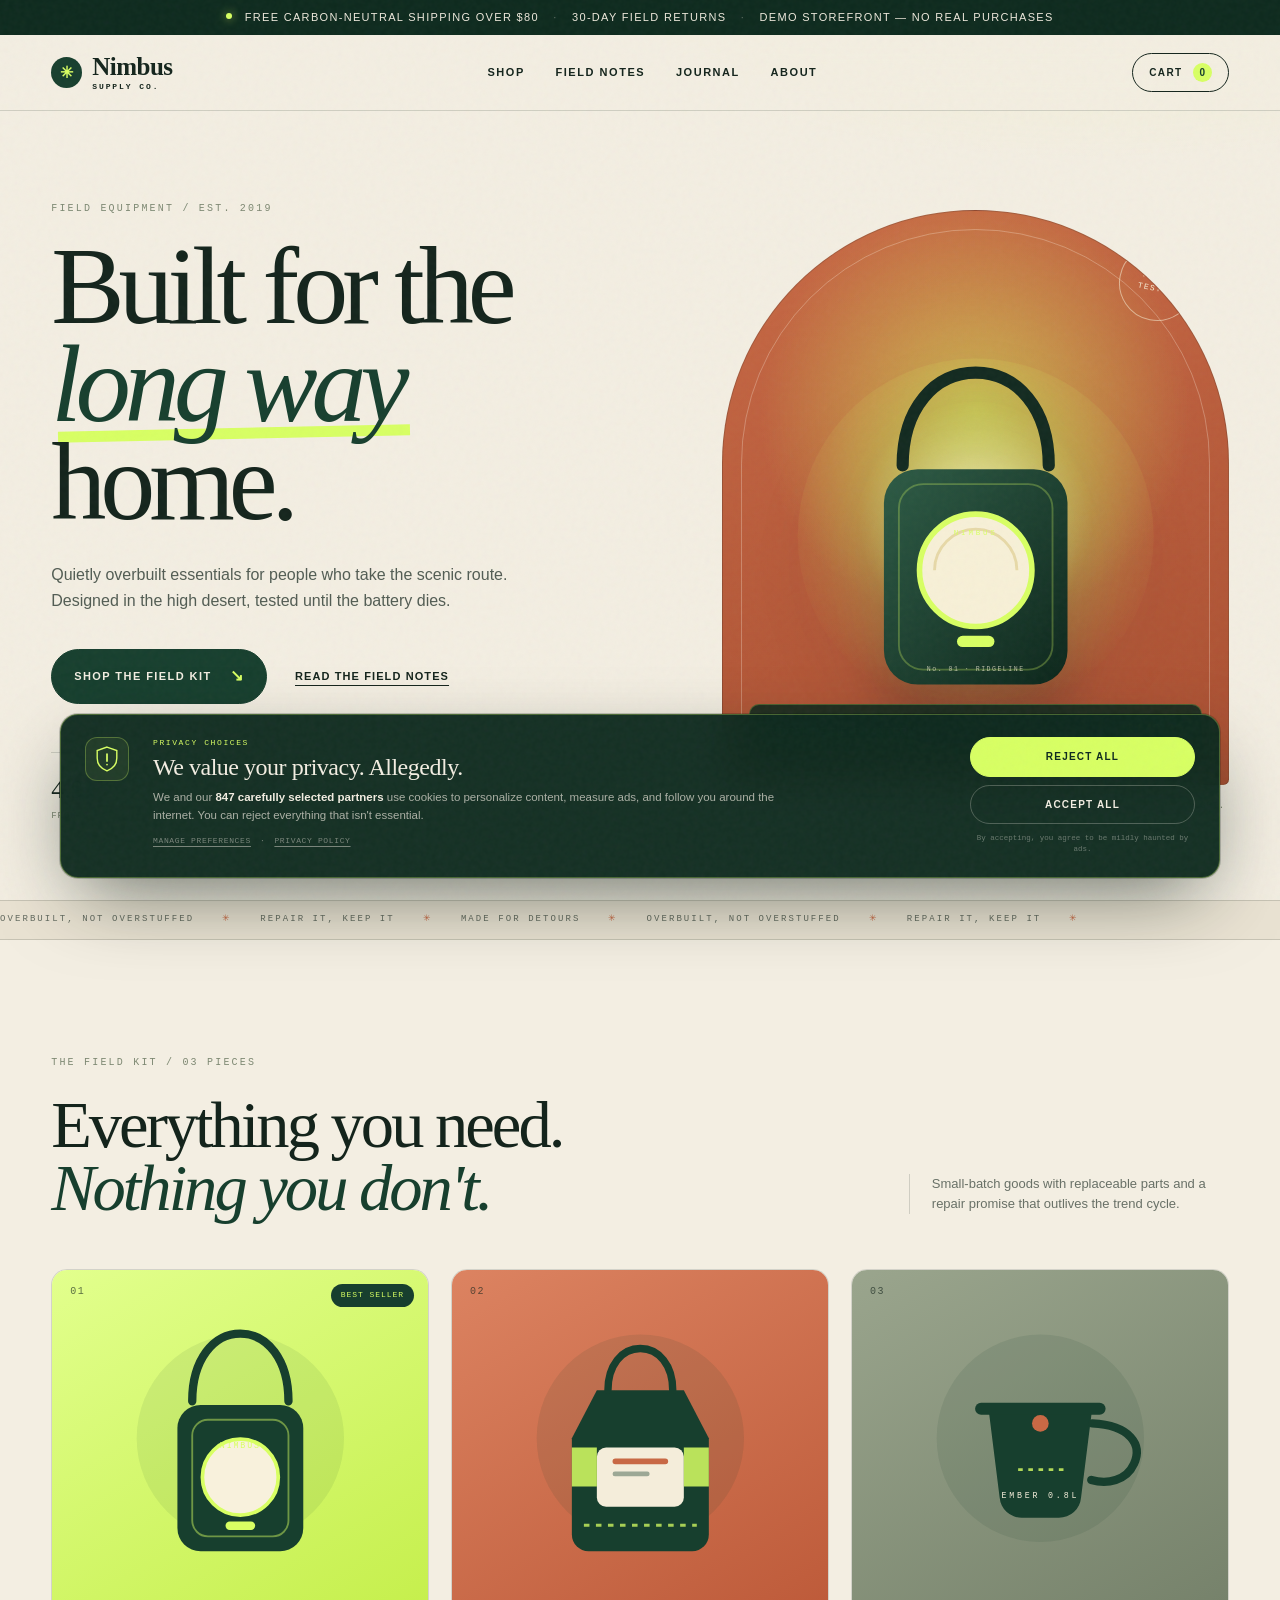
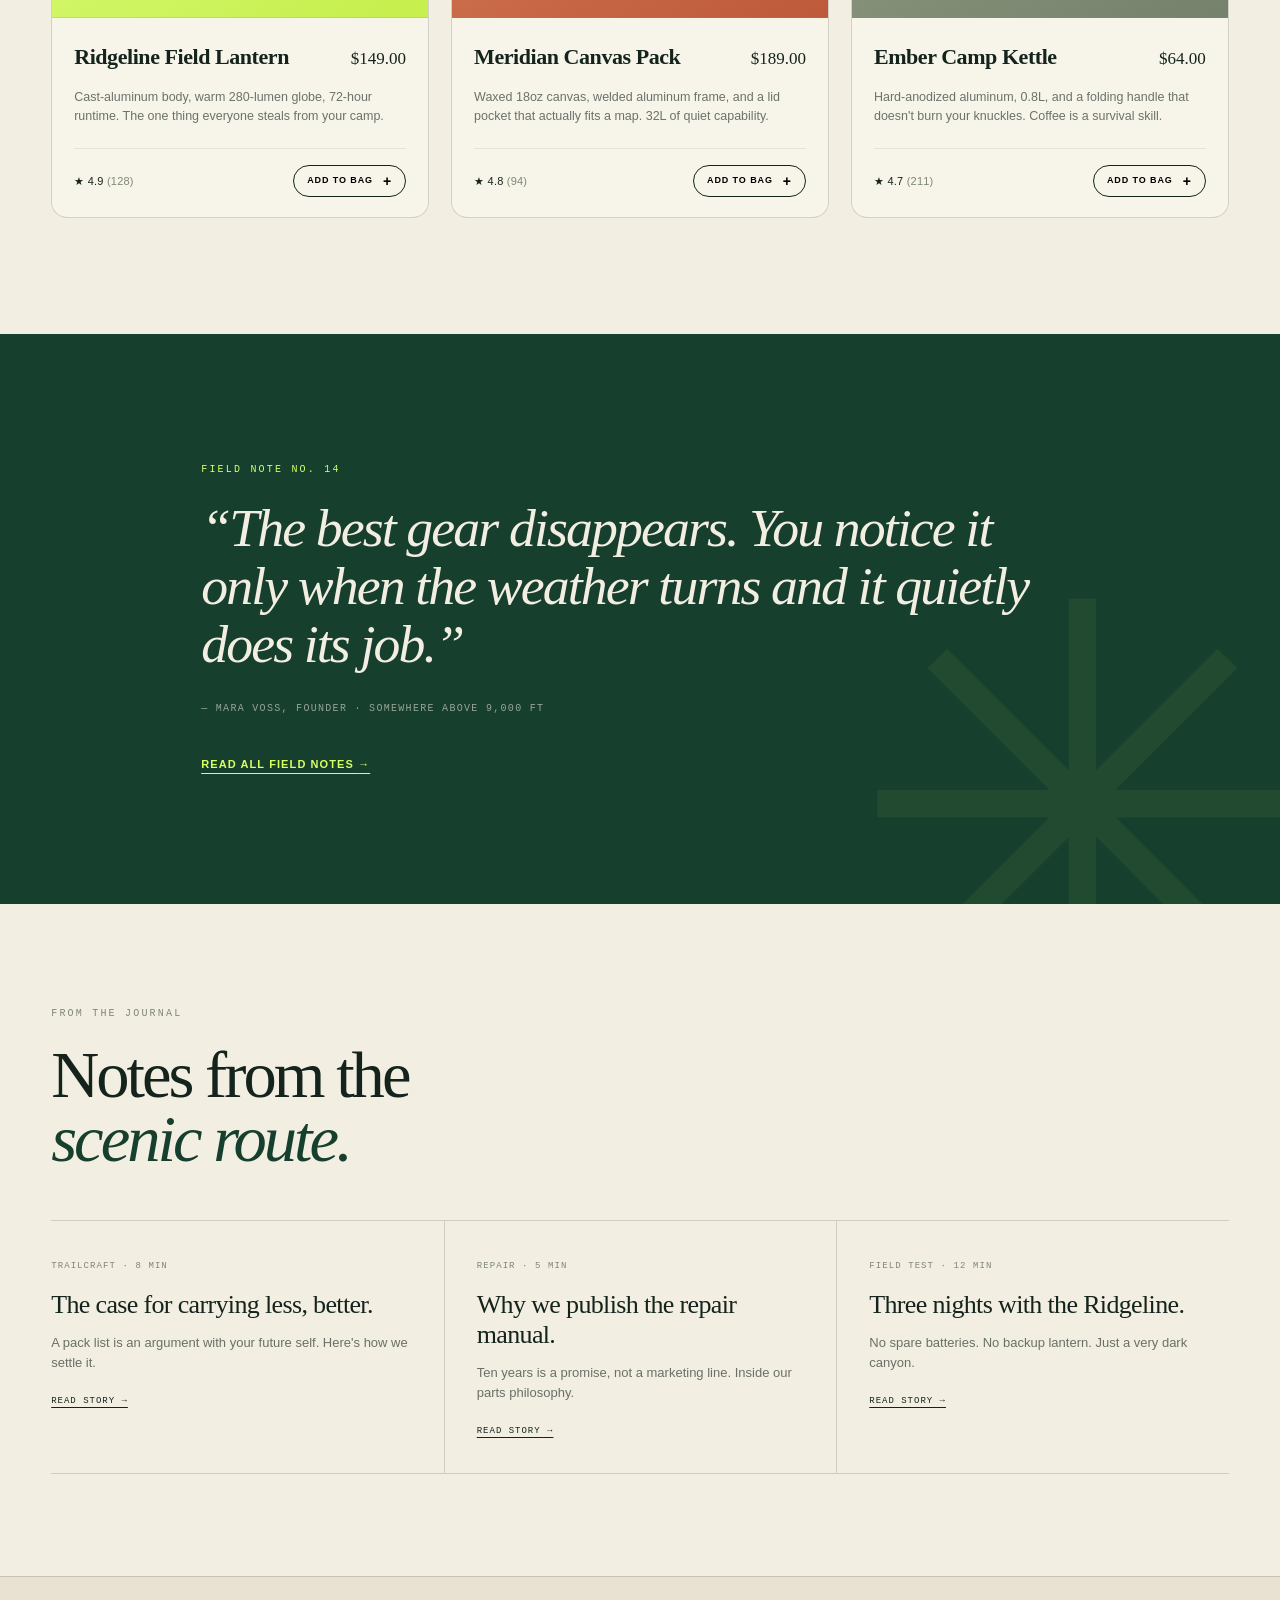
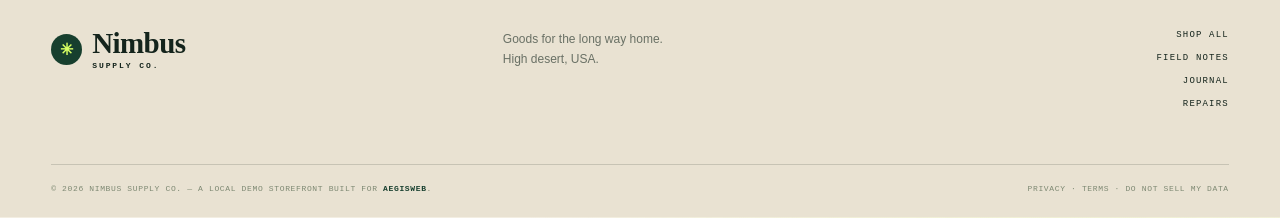
==== demo/shop/index.html @ 2c9d4edd "AegisWeb: local-first browser agent demo, dashboard, tests, AWS scaffold" ====
<!doctype html>
<html lang="en">
<head>
  <meta charset="utf-8">
  <meta name="viewport" content="width=device-width, initial-scale=1">
  <meta name="description" content="Nimbus Supply Co. — field-tested goods for the long way home. A local demo storefront for AegisWeb.">
  <title>Nimbus Supply Co. — Goods for the long way home</title>
  <link rel="icon" href="data:image/svg+xml,%3Csvg xmlns='http://www.w3.org/2000/svg' viewBox='0 0 64 64'%3E%3Crect width='64' height='64' rx='14' fill='%23173f2e'/%3E%3Cpath d='M20 40V26l12-8 12 8v14L32 48 20 40z' fill='none' stroke='%23d8ff63' stroke-width='3'/%3E%3C/svg%3E">
  <link rel="stylesheet" href="styles.css">
</head>
<body>
  <a class="skip-link" href="#catalog">Skip to catalog</a>

  <div class="announcement">
    <p><span class="dot"></span> Free carbon-neutral shipping over $80 <span class="sep">·</span> 30-day field returns <span class="sep">·</span> Demo storefront — no real purchases</p>
  </div>

  <header class="site-header">
    <a class="wordmark" href="#" aria-label="Nimbus Supply Co. home">
      <span class="wordmark-mark">✳</span>
      <span>Nimbus<em>Supply Co.</em></span>
    </a>
    <nav class="nav" aria-label="Primary">
      <a href="#catalog">Shop</a>
      <a href="#field-notes">Field notes</a>
      <a href="#journal">Journal</a>
      <a href="#footer">About</a>
    </nav>
    <div class="header-tools">
      <span class="privacy-pill" id="privacy-state" hidden><span></span> Essential only</span>
      <button class="cart-button" type="button" id="cart-button" aria-label="Open cart">
        Cart <span class="cart-count" id="cart-count">0</span>
      </button>
    </div>
  </header>

  <main>
    <section class="hero">
      <div class="hero-copy">
        <p class="eyebrow">Field equipment / Est. 2019</p>
        <h1>Built for the<br><em>long way</em> home.</h1>
        <p class="lede">Quietly overbuilt essentials for people who take the scenic route. Designed in the high desert, tested until the battery dies.</p>
        <div class="hero-actions">
          <a class="button button-dark" href="#catalog">Shop the field kit <span>↘</span></a>
          <a class="text-link" href="#field-notes">Read the field notes</a>
        </div>
        <dl class="hero-stats">
          <div><dt>4.9/5</dt><dd>from 1,284 trips</dd></div>
          <div><dt>10 yr</dt><dd>repair promise</dd></div>
          <div><dt>0</dt><dd>planned obsolescence</dd></div>
        </dl>
      </div>

      <div class="hero-visual" aria-label="Ridgeline Field Lantern illustration">
        <div class="hero-arch">
          <span class="stamp">FIELD<br>TESTED</span>
          <svg class="hero-lantern" viewBox="0 0 420 480" role="img" aria-label="A green field lantern with a warm globe">
            <defs>
              <radialGradient id="glow" cx="50%" cy="45%" r="55%">
                <stop offset="0%" stop-color="#fff8d9" stop-opacity=".95"/>
                <stop offset="60%" stop-color="#d8ff63" stop-opacity=".22"/>
                <stop offset="100%" stop-color="#d8ff63" stop-opacity="0"/>
              </radialGradient>
              <linearGradient id="metal" x1="0" y1="0" x2="1" y2="1">
                <stop offset="0" stop-color="#2d5b45"/>
                <stop offset="1" stop-color="#0d261b"/>
              </linearGradient>
            </defs>
            <circle cx="210" cy="228" r="190" fill="url(#glow)"/>
            <path d="M132 152c0-61 34-99 78-99s78 38 78 99" fill="none" stroke="#132a20" stroke-width="13" stroke-linecap="round"/>
            <rect x="112" y="156" width="196" height="230" rx="36" fill="url(#metal)"/>
            <rect x="128" y="172" width="164" height="198" rx="26" fill="none" stroke="#d8ff63" stroke-opacity=".28" stroke-width="2"/>
            <circle cx="210" cy="264" r="60" fill="#f7f0d7"/>
            <circle cx="210" cy="264" r="60" fill="none" stroke="#d8ff63" stroke-width="6"/>
            <path d="M166 264c0-24 20-44 44-44s44 20 44 44" fill="none" stroke="#e7d9a7" stroke-width="3"/>
            <rect x="190" y="334" width="40" height="12" rx="6" fill="#d8ff63"/>
            <text x="210" y="226" text-anchor="middle" class="svg-label">NIMBUS</text>
            <text x="210" y="372" text-anchor="middle" class="svg-small">No. 01 · RIDGELINE</text>
          </svg>
          <div class="hero-tag">
            <span>Ridgeline Field Lantern</span>
            <strong>$149.00</strong>
          </div>
        </div>
        <p class="visual-caption"><span>▲</span> 72-hour runtime. 280 lumens. One very good night.</p>
      </div>
    </section>

    <section class="marquee" aria-hidden="true">
      <div class="marquee-track">
        <span>OVERBUILT, NOT OVERSTUFFED</span><span>✳</span>
        <span>REPAIR IT, KEEP IT</span><span>✳</span>
        <span>MADE FOR DETOURS</span><span>✳</span>
        <span>OVERBUILT, NOT OVERSTUFFED</span><span>✳</span>
        <span>REPAIR IT, KEEP IT</span><span>✳</span>
      </div>
    </section>

    <section class="catalog" id="catalog">
      <div class="section-head">
        <div>
          <p class="eyebrow">The field kit / 03 pieces</p>
          <h2>Everything you need.<br><em>Nothing you don't.</em></h2>
        </div>
        <p class="section-note">Small-batch goods with replaceable parts and a repair promise that outlives the trend cycle.</p>
      </div>

      <div class="product-grid" data-aegis-catalog>
        <article class="product-card" data-aegis-first-product data-name="Ridgeline Field Lantern" data-price="149.00" data-sku="NB-001">
          <div class="product-media media-lime">
            <span class="product-index">01</span>
            <span class="badge">Best seller</span>
            <svg viewBox="0 0 320 300" role="img" aria-label="Ridgeline Field Lantern">
              <circle cx="160" cy="144" r="112" fill="#173f2e" opacity=".08"/>
              <path d="M108 104c0-45 23-73 52-73s52 28 52 73" fill="none" stroke="#173f2e" stroke-width="9" stroke-linecap="round"/>
              <rect x="92" y="108" width="136" height="158" rx="25" fill="#173f2e"/>
              <rect x="108" y="124" width="104" height="126" rx="17" fill="none" stroke="#d8ff63" stroke-opacity=".45" stroke-width="2"/>
              <circle cx="160" cy="186" r="41" fill="#f8f1dc"/>
              <circle cx="160" cy="186" r="41" fill="none" stroke="#d8ff63" stroke-width="4"/>
              <rect x="144" y="234" width="32" height="9" rx="4.5" fill="#d8ff63"/>
              <text x="160" y="155" text-anchor="middle" fill="#d8ff63" font-size="9" letter-spacing="2" font-family="monospace">NIMBUS</text>
            </svg>
          </div>
          <div class="product-info">
            <div class="product-title-row">
              <h3>Ridgeline Field Lantern</h3>
              <span class="price" data-aegis-price>$149.00</span>
            </div>
            <p>Cast-aluminum body, warm 280-lumen globe, 72-hour runtime. The one thing everyone steals from your camp.</p>
            <div class="product-meta">
              <span class="rating">★ 4.9 <span>(128)</span></span>
              <button class="add-button" type="button" data-add-to-bag data-product="Ridgeline Field Lantern">Add to bag <span>+</span></button>
            </div>
          </div>
        </article>

        <article class="product-card" data-product data-name="Meridian Canvas Pack" data-price="189.00" data-sku="NB-002">
          <div class="product-media media-clay">
            <span class="product-index">02</span>
            <svg viewBox="0 0 320 300" role="img" aria-label="Meridian Canvas Pack">
              <circle cx="160" cy="144" r="112" fill="#173f2e" opacity=".1"/>
              <path d="M113 92h94l27 52v104a18 18 0 0 1-18 18H104a18 18 0 0 1-18-18V144l27-52z" fill="#173f2e"/>
              <path d="M125 92c0-27 15-45 35-45s35 18 35 45" fill="none" stroke="#173f2e" stroke-width="8" stroke-linecap="round"/>
              <rect x="113" y="154" width="94" height="64" rx="10" fill="#f4edda"/>
              <rect x="130" y="166" width="60" height="6" rx="3" fill="#c86945"/>
              <rect x="130" y="180" width="40" height="5" rx="2.5" fill="#173f2e" opacity=".4"/>
              <path d="M86 154h27v42H86zM207 154h27v42h-27z" fill="#d8ff63" opacity=".85"/>
              <path d="M99 238h122" stroke="#d8ff63" stroke-width="3" stroke-dasharray="6 7" opacity=".75"/>
            </svg>
          </div>
          <div class="product-info">
            <div class="product-title-row">
              <h3>Meridian Canvas Pack</h3>
              <span class="price">$189.00</span>
            </div>
            <p>Waxed 18oz canvas, welded aluminum frame, and a lid pocket that actually fits a map. 32L of quiet capability.</p>
            <div class="product-meta">
              <span class="rating">★ 4.8 <span>(94)</span></span>
              <button class="add-button" type="button" data-add-to-bag data-product="Meridian Canvas Pack">Add to bag <span>+</span></button>
            </div>
          </div>
        </article>

        <article class="product-card" data-product data-name="Ember Camp Kettle" data-price="64.00" data-sku="NB-003">
          <div class="product-media media-moss">
            <span class="product-index">03</span>
            <svg viewBox="0 0 320 300" role="img" aria-label="Ember Camp Kettle">
              <circle cx="160" cy="144" r="112" fill="#173f2e" opacity=".1"/>
              <path d="M104 112h112l-12 96a24 24 0 0 1-24 22h-40a24 24 0 0 1-24-22l-12-96z" fill="#173f2e"/>
              <path d="M216 128c41 2 55 23 45 44-8 18-29 22-46 17" fill="none" stroke="#173f2e" stroke-width="9" stroke-linecap="round"/>
              <path d="M96 112h128" stroke="#173f2e" stroke-width="13" stroke-linecap="round"/>
              <path d="M136 178h50" stroke="#d8ff63" stroke-width="3" stroke-dasharray="5 6" opacity=".8"/>
              <text x="160" y="209" text-anchor="middle" fill="#f4edda" font-size="9" letter-spacing="3" font-family="monospace">EMBER 0.8L</text>
              <circle cx="160" cy="128" r="9" fill="#c86945"/>
            </svg>
          </div>
          <div class="product-info">
            <div class="product-title-row">
              <h3>Ember Camp Kettle</h3>
              <span class="price">$64.00</span>
            </div>
            <p>Hard-anodized aluminum, 0.8L, and a folding handle that doesn't burn your knuckles. Coffee is a survival skill.</p>
            <div class="product-meta">
              <span class="rating">★ 4.7 <span>(211)</span></span>
              <button class="add-button" type="button" data-add-to-bag data-product="Ember Camp Kettle">Add to bag <span>+</span></button>
            </div>
          </div>
        </article>
      </div>
    </section>

    <section class="field-note" id="field-notes">
      <div class="field-note-inner">
        <p class="eyebrow">Field note No. 14</p>
        <blockquote>“The best gear disappears. You notice it only when the weather turns and it quietly does its job.”</blockquote>
        <p class="attribution">— Mara Voss, founder · somewhere above 9,000 ft</p>
        <a class="text-link" href="#journal">Read all field notes <span>→</span></a>
      </div>
    </section>

    <section class="journal" id="journal">
      <div class="section-head">
        <div>
          <p class="eyebrow">From the journal</p>
          <h2>Notes from the<br><em>scenic route.</em></h2>
        </div>
      </div>
      <div class="journal-grid">
        <article>
          <p class="journal-meta">Trailcraft · 8 min</p>
          <h3>The case for carrying less, better.</h3>
          <p>A pack list is an argument with your future self. Here's how we settle it.</p>
          <a href="#journal">Read story →</a>
        </article>
        <article>
          <p class="journal-meta">Repair · 5 min</p>
          <h3>Why we publish the repair manual.</h3>
          <p>Ten years is a promise, not a marketing line. Inside our parts philosophy.</p>
          <a href="#journal">Read story →</a>
        </article>
        <article>
          <p class="journal-meta">Field test · 12 min</p>
          <h3>Three nights with the Ridgeline.</h3>
          <p>No spare batteries. No backup lantern. Just a very dark canyon.</p>
          <a href="#journal">Read story →</a>
        </article>
      </div>
    </section>
  </main>

  <footer class="footer" id="footer">
    <div class="footer-top">
      <a class="wordmark footer-mark" href="#">
        <span class="wordmark-mark">✳</span>
        <span>Nimbus<em>Supply Co.</em></span>
      </a>
      <p>Goods for the long way home.<br>High desert, USA.</p>
      <div class="footer-links">
        <a href="#catalog">Shop all</a>
        <a href="#field-notes">Field notes</a>
        <a href="#journal">Journal</a>
        <a href="#footer">Repairs</a>
      </div>
    </div>
    <div class="footer-bottom">
      <p>© 2026 Nimbus Supply Co. — A local demo storefront built for <strong>AegisWeb</strong>.</p>
      <p>Privacy · Terms · Do not sell my data</p>
    </div>
  </footer>

  <!-- Deliberately hostile (but local) consent experience for the agent demo. -->
  <section id="cookie-banner" class="cookie-banner" data-aegis-consent role="dialog" aria-modal="false" aria-labelledby="cookie-title" aria-describedby="cookie-copy">
    <div class="cookie-icon" aria-hidden="true">
      <svg viewBox="0 0 40 40"><path d="M20 3 34 8v11c0 9-6 15-14 18C12 34 6 28 6 19V8L20 3Z" fill="none" stroke="#d8ff63" stroke-width="2"/><path d="M20 13v10M20 28h.01" stroke="#d8ff63" stroke-width="2.5" stroke-linecap="round"/></svg>
    </div>
    <div class="cookie-copy-wrap">
      <p class="cookie-kicker">Privacy choices</p>
      <h2 id="cookie-title">We value your privacy. Allegedly.</h2>
      <p id="cookie-copy">We and our <strong>847 carefully selected partners</strong> use cookies to personalize content, measure ads, and follow you around the internet. You can reject everything that isn't essential.</p>
      <div class="cookie-links">
        <button type="button" class="link-button" data-manage>Manage preferences</button>
        <span>·</span>
        <a href="#footer">Privacy policy</a>
      </div>
    </div>
    <div class="cookie-actions">
      <button type="button" class="cookie-reject" id="reject-all" data-aegis-reject>Reject all</button>
      <button type="button" class="cookie-accept" id="accept-all">Accept all</button>
      <p class="cookie-fineprint">By accepting, you agree to be mildly haunted by ads.</p>
    </div>
  </section>

  <div class="toast" id="toast" role="status" aria-live="polite"></div>

  <script src="app.js"></script>
  <script src="track/heatmap.js" async></script>
  <script src="track/ads.js" async></script>
  <img src="track/pixel.gif" width="1" height="1" alt="" class="tracking-pixel">
</body>
</html>
---- demo/shop/styles.css ----
:root {
  --paper: #f3eee2;
  --paper-2: #e9e2d2;
  --paper-3: #fbf8f0;
  --ink: #14241c;
  --forest: #173f2e;
  --forest-deep: #0e2a1e;
  --lime: #d8ff63;
  --clay: #c86945;
  --moss: #7d8872;
  --line: rgba(20, 36, 28, 0.16);
  --line-soft: rgba(20, 36, 28, 0.08);
  --serif: "Iowan Old Style", "Palatino Linotype", Palatino, Georgia, "Times New Roman", serif;
  --sans: "Inter", "Segoe UI", -apple-system, BlinkMacSystemFont, Helvetica, Arial, sans-serif;
  --mono: "SFMono-Regular", "Cascadia Mono", Menlo, Consolas, monospace;
  --max: 1360px;
}

* { box-sizing: border-box; }

html { scroll-behavior: smooth; }

[hidden] { display: none !important; }

body {
  margin: 0;
  background:
    radial-gradient(1200px 600px at 85% -5%, rgba(216, 255, 99, 0.22), transparent 55%),
    var(--paper);
  color: var(--ink);
  font-family: var(--sans);
  font-size: 16px;
  line-height: 1.55;
  -webkit-font-smoothing: antialiased;
}

body::before {
  content: "";
  position: fixed;
  inset: 0;
  pointer-events: none;
  z-index: 2000;
  opacity: 0.22;
  background-image: url("data:image/svg+xml,%3Csvg viewBox='0 0 180 180' xmlns='http://www.w3.org/2000/svg'%3E%3Cfilter id='n'%3E%3CfeTurbulence type='fractalNoise' baseFrequency='.9' numOctaves='2' stitchTiles='stitch'/%3E%3C/filter%3E%3Crect width='100%25' height='100%25' filter='url(%23n)' opacity='.16'/%3E%3C/svg%3E");
}

a { color: inherit; }

button, input { font: inherit; }

button, a { -webkit-tap-highlight-color: transparent; }

::selection { background: var(--lime); color: var(--forest); }

:focus-visible {
  outline: 3px solid var(--clay);
  outline-offset: 3px;
}

.skip-link {
  position: absolute;
  left: 16px;
  top: -100px;
  z-index: 3000;
  background: var(--lime);
  color: var(--forest);
  padding: 10px 16px;
  border-radius: 8px;
  font-weight: 700;
}
.skip-link:focus { top: 16px; }

/* ---------- announcement + header ---------- */

.announcement {
  background: var(--forest-deep);
  color: #eee9dc;
  font-size: 11px;
  letter-spacing: 0.12em;
  text-transform: uppercase;
  padding: 9px 24px;
  text-align: center;
}
.announcement p { margin: 0; }
.announcement .dot {
  display: inline-block;
  width: 6px;
  height: 6px;
  margin-right: 8px;
  border-radius: 50%;
  background: var(--lime);
  vertical-align: 2px;
  box-shadow: 0 0 10px rgba(216, 255, 99, 0.7);
}
.announcement .sep { opacity: 0.35; margin: 0 10px; }

.site-header {
  position: sticky;
  top: 0;
  z-index: 100;
  display: flex;
  align-items: center;
  justify-content: space-between;
  gap: 32px;
  padding: 18px clamp(20px, 4vw, 56px);
  border-bottom: 1px solid var(--line);
  background: rgba(243, 238, 226, 0.88);
  backdrop-filter: blur(16px);
}

.wordmark {
  display: inline-flex;
  align-items: center;
  gap: 10px;
  text-decoration: none;
  font-family: var(--serif);
  font-size: 25px;
  font-weight: 600;
  letter-spacing: -0.02em;
  line-height: 1;
  white-space: nowrap;
}
.wordmark-mark {
  display: grid;
  place-items: center;
  width: 31px;
  height: 31px;
  border-radius: 50%;
  background: var(--forest);
  color: var(--lime);
  font-size: 16px;
}
.wordmark em {
  display: block;
  font-family: var(--mono);
  font-size: 8px;
  font-style: normal;
  letter-spacing: 0.24em;
  text-transform: uppercase;
  margin-top: 4px;
}

.nav { display: flex; align-items: center; gap: clamp(18px, 2.4vw, 38px); }
.nav a {
  text-decoration: none;
  font-size: 11px;
  font-weight: 650;
  letter-spacing: 0.14em;
  text-transform: uppercase;
  position: relative;
  padding: 6px 0;
}
.nav a::after {
  content: "";
  position: absolute;
  left: 0;
  right: 100%;
  bottom: 1px;
  height: 1.5px;
  background: var(--ink);
  transition: right 220ms ease;
}
.nav a:hover::after { right: 0; }

.header-tools { display: flex; align-items: center; gap: 16px; }

.privacy-pill {
  display: inline-flex;
  align-items: center;
  gap: 7px;
  border: 1px solid rgba(23, 63, 46, 0.25);
  background: rgba(216, 255, 99, 0.35);
  color: var(--forest);
  border-radius: 999px;
  padding: 5px 11px;
  font-family: var(--mono);
  font-size: 9px;
  letter-spacing: 0.1em;
  text-transform: uppercase;
  animation: badge-in 400ms ease both;
}
.privacy-pill span {
  width: 6px;
  height: 6px;
  border-radius: 50%;
  background: var(--forest);
}
@keyframes badge-in { from { opacity: 0; transform: scale(.9); } }

.cart-button {
  border: 1px solid var(--ink);
  background: transparent;
  color: var(--ink);
  border-radius: 999px;
  padding: 9px 16px;
  font-size: 10px;
  font-weight: 700;
  letter-spacing: 0.14em;
  text-transform: uppercase;
  cursor: pointer;
  transition: background 180ms ease, color 180ms ease;
}
.cart-button:hover { background: var(--ink); color: var(--paper); }
.cart-count {
  display: inline-grid;
  place-items: center;
  min-width: 19px;
  height: 19px;
  padding: 0 5px;
  margin-left: 6px;
  border-radius: 999px;
  background: var(--lime);
  color: var(--forest);
  font-size: 10px;
  letter-spacing: 0;
}

/* ---------- hero ---------- */

.hero {
  max-width: var(--max);
  margin: 0 auto;
  padding: clamp(44px, 7vw, 92px) clamp(20px, 4vw, 56px) clamp(50px, 6vw, 80px);
  display: grid;
  grid-template-columns: minmax(0, 1.08fr) minmax(360px, 0.92fr);
  gap: clamp(30px, 6vw, 90px);
  align-items: center;
}

.eyebrow {
  margin: 0 0 22px;
  font-family: var(--mono);
  font-size: 10px;
  letter-spacing: 0.22em;
  text-transform: uppercase;
  color: var(--moss);
}

.hero h1 {
  margin: 0;
  font-family: var(--serif);
  font-weight: 500;
  font-size: clamp(58px, 8.6vw, 118px);
  line-height: 0.89;
  letter-spacing: -0.055em;
}
.hero h1 em {
  font-style: italic;
  color: var(--forest);
  position: relative;
}
.hero h1 em::after {
  content: "";
  position: absolute;
  left: 2%;
  right: -2%;
  bottom: 5%;
  height: 9%;
  background: var(--lime);
  z-index: -1;
  transform: rotate(-1.2deg);
}

.lede {
  max-width: 520px;
  margin: 30px 0 0;
  font-size: 16px;
  line-height: 1.65;
  color: rgba(20, 36, 28, 0.72);
}

.hero-actions {
  display: flex;
  align-items: center;
  gap: 28px;
  margin-top: 34px;
  flex-wrap: wrap;
}

.button {
  display: inline-flex;
  align-items: center;
  gap: 18px;
  border: 1px solid var(--ink);
  border-radius: 999px;
  padding: 14px 22px;
  text-decoration: none;
  font-size: 11px;
  font-weight: 700;
  letter-spacing: 0.13em;
  text-transform: uppercase;
  transition: transform 180ms ease, background 180ms ease;
}
.button-dark { background: var(--forest); border-color: var(--forest); color: var(--paper); }
.button-dark:hover { background: var(--forest-deep); transform: translateY(-2px); }
.button span { color: var(--lime); font-size: 16px; }

.text-link {
  font-size: 11px;
  font-weight: 650;
  letter-spacing: 0.1em;
  text-transform: uppercase;
  text-underline-offset: 5px;
  text-decoration-thickness: 1px;
}

.hero-stats {
  display: flex;
  gap: 0;
  margin: 48px 0 0;
  padding-top: 24px;
  border-top: 1px solid var(--line);
  max-width: 560px;
}
.hero-stats div { flex: 1; padding-right: 22px; }
.hero-stats div + div { padding-left: 22px; border-left: 1px solid var(--line); }
.hero-stats dt { font-family: var(--serif); font-size: 26px; line-height: 1; }
.hero-stats dd {
  margin: 7px 0 0;
  font-family: var(--mono);
  font-size: 9px;
  letter-spacing: 0.11em;
  text-transform: uppercase;
  color: var(--moss);
}

.hero-visual { position: relative; }
.hero-arch {
  position: relative;
  aspect-ratio: 0.88;
  max-height: 610px;
  border-radius: 999px 999px 22px 22px;
  background:
    radial-gradient(circle at 50% 35%, rgba(216, 255, 99, 0.55), transparent 48%),
    linear-gradient(165deg, var(--clay), #a94f31);
  overflow: hidden;
  border: 1px solid rgba(20, 36, 28, 0.18);
}
.hero-arch::before {
  content: "";
  position: absolute;
  inset: 18px;
  border: 1px solid rgba(255, 248, 232, 0.28);
  border-radius: inherit;
}
.hero-lantern {
  position: absolute;
  width: 78%;
  left: 11%;
  bottom: 2%;
  filter: drop-shadow(0 34px 28px rgba(20, 36, 28, 0.28));
}
.svg-label { font-family: var(--mono); font-size: 8px; letter-spacing: 3px; fill: #d8ff63; }
.svg-small { font-family: var(--mono); font-size: 7px; letter-spacing: 1.6px; fill: rgba(247, 240, 215, 0.7); }

.stamp {
  position: absolute;
  top: 34px;
  right: 33px;
  z-index: 1;
  display: grid;
  place-items: center;
  width: 76px;
  height: 76px;
  border: 1.5px solid rgba(247, 240, 215, 0.55);
  border-radius: 50%;
  color: #f7f0d7;
  font-family: var(--mono);
  font-size: 8px;
  letter-spacing: 0.16em;
  line-height: 1.5;
  text-align: center;
  transform: rotate(11deg);
}

.hero-tag {
  position: absolute;
  left: 26px;
  bottom: 24px;
  right: 26px;
  display: flex;
  justify-content: space-between;
  align-items: center;
  gap: 12px;
  background: rgba(14, 42, 30, 0.88);
  color: var(--paper-3);
  backdrop-filter: blur(10px);
  border: 1px solid rgba(216, 255, 99, 0.25);
  border-radius: 10px;
  padding: 13px 17px;
  font-size: 10px;
  letter-spacing: 0.06em;
  text-transform: uppercase;
}
.hero-tag strong { color: var(--lime); font-family: var(--serif); font-size: 18px; letter-spacing: 0; }
.visual-caption {
  margin: 15px 4px 0;
  text-align: right;
  font-family: var(--mono);
  font-size: 9px;
  letter-spacing: 0.08em;
  text-transform: uppercase;
  color: var(--moss);
}
.visual-caption span { color: var(--clay); margin-right: 6px; }

/* ---------- marquee ---------- */

.marquee {
  border-top: 1px solid var(--line);
  border-bottom: 1px solid var(--line);
  background: var(--paper-2);
  overflow: hidden;
  padding: 12px 0;
}
.marquee-track {
  display: flex;
  gap: 28px;
  width: max-content;
  animation: marquee 32s linear infinite;
  font-family: var(--mono);
  font-size: 9px;
  letter-spacing: 0.23em;
  white-space: nowrap;
  color: rgba(20, 36, 28, 0.62);
}
.marquee-track span:nth-child(even) { color: var(--clay); }
@keyframes marquee { to { transform: translateX(-50%); } }

/* ---------- catalog ---------- */

.catalog {
  max-width: var(--max);
  margin: 0 auto;
  padding: clamp(60px, 9vw, 120px) clamp(20px, 4vw, 56px);
}

.section-head {
  display: flex;
  justify-content: space-between;
  align-items: flex-end;
  gap: 48px;
  margin-bottom: 50px;
}
.section-head h2 {
  margin: 0;
  font-family: var(--serif);
  font-weight: 500;
  font-size: clamp(42px, 5.2vw, 74px);
  line-height: 0.95;
  letter-spacing: -0.045em;
}
.section-head h2 em { font-style: italic; color: var(--forest); }
.section-note {
  max-width: 320px;
  margin: 0 0 5px;
  font-size: 13px;
  color: rgba(20, 36, 28, 0.62);
  border-left: 1px solid var(--line);
  padding-left: 22px;
}

.product-grid {
  display: grid;
  grid-template-columns: repeat(3, 1fr);
  gap: 22px;
}

.product-card {
  display: flex;
  flex-direction: column;
  border: 1px solid var(--line);
  border-radius: 16px;
  background: rgba(251, 248, 240, 0.6);
  overflow: hidden;
  transition: transform 260ms cubic-bezier(.2,.8,.2,1), box-shadow 260ms ease;
}
.product-card:hover {
  transform: translateY(-5px);
  box-shadow: 0 26px 50px -30px rgba(20, 36, 28, 0.42);
}

.product-media {
  position: relative;
  aspect-ratio: 1.08;
  display: grid;
  place-items: center;
  overflow: hidden;
  border-bottom: 1px solid var(--line);
}
.product-media svg { width: 80%; height: 80%; transition: transform 500ms cubic-bezier(.2,.8,.2,1); }
.product-card:hover .product-media svg { transform: scale(1.045) rotate(-1deg); }
.media-lime { background: linear-gradient(150deg, #e2ff8d, #c5ef4b); }
.media-clay { background: linear-gradient(150deg, #dc8361, #bd5a39); }
.media-moss { background: linear-gradient(150deg, #9aa58d, #75816a); }

.product-index {
  position: absolute;
  left: 18px;
  top: 14px;
  font-family: var(--mono);
  font-size: 10px;
  letter-spacing: 0.15em;
  opacity: 0.65;
}
.badge {
  position: absolute;
  right: 14px;
  top: 14px;
  border-radius: 999px;
  background: var(--forest);
  color: var(--lime);
  padding: 5px 10px;
  font-family: var(--mono);
  font-size: 8px;
  letter-spacing: 0.12em;
  text-transform: uppercase;
}

.product-info { padding: 22px 22px 20px; display: flex; flex-direction: column; flex: 1; }
.product-title-row { display: flex; align-items: baseline; justify-content: space-between; gap: 14px; }
.product-info h3 {
  margin: 0;
  font-family: var(--serif);
  font-size: 22px;
  font-weight: 550;
  letter-spacing: -0.02em;
}
.price { font-family: var(--serif); font-size: 17px; white-space: nowrap; }
.product-info > p {
  margin: 13px 0 22px;
  font-size: 12.5px;
  line-height: 1.55;
  color: rgba(20, 36, 28, 0.62);
  flex: 1;
}
.product-meta {
  display: flex;
  justify-content: space-between;
  align-items: center;
  padding-top: 16px;
  border-top: 1px solid var(--line-soft);
}
.rating { font-size: 11px; letter-spacing: 0.02em; }
.rating span { color: var(--moss); }
.add-button {
  display: inline-flex;
  align-items: center;
  gap: 10px;
  border: 1px solid var(--ink);
  border-radius: 999px;
  background: transparent;
  padding: 8px 13px;
  font-size: 9px;
  font-weight: 700;
  letter-spacing: 0.1em;
  text-transform: uppercase;
  cursor: pointer;
  transition: background 160ms ease, color 160ms ease;
}
.add-button span { font-size: 14px; line-height: 1; }
.add-button:hover { background: var(--ink); color: var(--paper); }

/* ---------- editorial ---------- */

.field-note {
  background: var(--forest);
  color: var(--paper);
  position: relative;
  overflow: hidden;
}
.field-note::after {
  content: "✳";
  position: absolute;
  right: -3vw;
  bottom: -15vw;
  font-size: 44vw;
  line-height: 1;
  color: rgba(216, 255, 99, 0.055);
  pointer-events: none;
}
.field-note-inner {
  max-width: 980px;
  margin: 0 auto;
  padding: clamp(64px, 10vw, 130px) clamp(20px, 4vw, 56px);
  position: relative;
  z-index: 1;
}
.field-note .eyebrow { color: var(--lime); }
.field-note blockquote {
  margin: 0;
  font-family: var(--serif);
  font-size: clamp(30px, 4.2vw, 58px);
  line-height: 1.08;
  letter-spacing: -0.035em;
  font-style: italic;
}
.attribution {
  margin: 28px 0 34px;
  font-family: var(--mono);
  font-size: 10px;
  letter-spacing: 0.13em;
  text-transform: uppercase;
  color: rgba(243, 238, 226, 0.58);
}
.field-note .text-link { color: var(--lime); }

.journal {
  max-width: var(--max);
  margin: 0 auto;
  padding: clamp(60px, 8vw, 110px) clamp(20px, 4vw, 56px);
}
.journal-grid {
  display: grid;
  grid-template-columns: repeat(3, 1fr);
  border-top: 1px solid var(--line);
}
.journal-grid article {
  padding: 30px 32px 32px 0;
  border-bottom: 1px solid var(--line);
}
.journal-grid article + article { padding-left: 32px; border-left: 1px solid var(--line); }
.journal-meta {
  font-family: var(--mono);
  font-size: 9px;
  letter-spacing: 0.12em;
  text-transform: uppercase;
  color: var(--moss);
}
.journal-grid h3 { font-family: var(--serif); font-size: 26px; font-weight: 500; line-height: 1.15; margin: 16px 0 12px; letter-spacing: -0.025em; }
.journal-grid p:not(.journal-meta) { font-size: 13px; color: rgba(20, 36, 28, 0.62); }
.journal-grid a { font-family: var(--mono); font-size: 9px; letter-spacing: 0.11em; text-transform: uppercase; text-underline-offset: 4px; }

/* ---------- footer ---------- */

.footer { background: var(--paper-2); border-top: 1px solid var(--line); padding: 0 clamp(20px, 4vw, 56px); }
.footer-top {
  max-width: var(--max);
  margin: 0 auto;
  padding: 52px 0;
  display: grid;
  grid-template-columns: 1.2fr 1fr 1fr;
  gap: 40px;
  align-items: start;
}
.footer-top p { margin: 0; font-size: 12px; color: rgba(20, 36, 28, 0.6); line-height: 1.7; }
.footer-mark { font-size: 29px; }
.footer-links { display: flex; flex-direction: column; gap: 9px; align-items: flex-end; }
.footer-links a { font-family: var(--mono); font-size: 9px; letter-spacing: 0.13em; text-transform: uppercase; text-decoration: none; }
.footer-links a:hover { text-decoration: underline; text-underline-offset: 4px; }
.footer-bottom {
  max-width: var(--max);
  margin: 0 auto;
  padding: 18px 0 22px;
  border-top: 1px solid var(--line);
  display: flex;
  justify-content: space-between;
  gap: 20px;
  font-family: var(--mono);
  font-size: 8px;
  letter-spacing: 0.08em;
  text-transform: uppercase;
  color: var(--moss);
}
.footer-bottom p { margin: 0; }
.footer-bottom strong { color: var(--forest); }

/* ---------- cookie banner ---------- */

.cookie-banner {
  position: fixed;
  z-index: 1500;
  left: 50%;
  bottom: 22px;
  transform: translateX(-50%);
  width: min(1160px, calc(100vw - 40px));
  display: grid;
  grid-template-columns: 46px minmax(0, 1fr) 225px;
  gap: 22px;
  align-items: start;
  padding: 22px 24px;
  border-radius: 18px;
  border: 1px solid rgba(216, 255, 99, 0.28);
  background: rgba(14, 42, 30, 0.97);
  color: #f3eee2;
  box-shadow: 0 28px 80px -20px rgba(8, 22, 15, 0.62), 0 0 0 1px rgba(8, 22, 15, 0.2);
  backdrop-filter: blur(18px);
  transition: transform 420ms cubic-bezier(.3,.9,.3,1), opacity 300ms ease;
}
.cookie-banner.is-hidden {
  transform: translate(-50%, calc(100% + 50px));
  opacity: 0;
  pointer-events: none;
}
.cookie-icon {
  display: grid;
  place-items: center;
  width: 44px;
  height: 44px;
  border: 1px solid rgba(216, 255, 99, 0.28);
  border-radius: 12px;
  background: rgba(216, 255, 99, 0.06);
}
.cookie-icon svg { width: 28px; height: 28px; }
.cookie-kicker {
  margin: 0 0 4px;
  color: var(--lime);
  font-family: var(--mono);
  font-size: 8px;
  letter-spacing: 0.2em;
  text-transform: uppercase;
}
.cookie-copy-wrap h2 {
  margin: 0;
  font-family: var(--serif);
  font-size: 24px;
  line-height: 1.1;
  font-weight: 500;
  letter-spacing: -0.02em;
}
.cookie-copy-wrap > p:not(.cookie-kicker) {
  margin: 9px 0 0;
  max-width: 650px;
  color: rgba(243, 238, 226, 0.68);
  font-size: 11.5px;
  line-height: 1.55;
}
.cookie-copy-wrap strong { color: #f3eee2; font-weight: 600; }
.cookie-links {
  display: flex;
  align-items: center;
  gap: 9px;
  margin-top: 10px;
  font-family: var(--mono);
  font-size: 8px;
  letter-spacing: 0.08em;
  text-transform: uppercase;
  color: rgba(243, 238, 226, 0.45);
}
.cookie-links a { color: inherit; text-underline-offset: 3px; }
.link-button {
  border: 0;
  padding: 0;
  background: none;
  color: inherit;
  font: inherit;
  cursor: pointer;
  text-decoration: underline;
  text-underline-offset: 3px;
  text-transform: inherit;
  letter-spacing: inherit;
}
.cookie-actions { display: flex; flex-direction: column; gap: 8px; }
.cookie-reject, .cookie-accept {
  border-radius: 999px;
  padding: 11px 18px;
  font-size: 10px;
  font-weight: 750;
  letter-spacing: 0.12em;
  text-transform: uppercase;
  cursor: pointer;
  transition: transform 160ms ease, background 160ms ease;
}
.cookie-reject { border: 1px solid var(--lime); background: var(--lime); color: var(--forest-deep); }
.cookie-reject:hover { transform: translateY(-1px); background: #e6ff94; }
.cookie-accept { border: 1px solid rgba(243, 238, 226, 0.26); background: transparent; color: #f3eee2; }
.cookie-accept:hover { background: rgba(243, 238, 226, 0.08); }
.cookie-fineprint {
  margin: 1px 4px 0;
  font-family: var(--mono);
  font-size: 7.5px;
  line-height: 1.45;
  color: rgba(243, 238, 226, 0.38);
  text-align: center;
}

/* ---------- toast ---------- */

.toast {
  position: fixed;
  z-index: 1600;
  right: 24px;
  top: 92px;
  max-width: 350px;
  transform: translateY(-14px);
  opacity: 0;
  pointer-events: none;
  background: var(--forest);
  color: var(--paper);
  border: 1px solid rgba(216, 255, 99, 0.3);
  border-radius: 10px;
  padding: 12px 16px;
  font-size: 11px;
  line-height: 1.5;
  box-shadow: 0 18px 40px -20px rgba(8, 22, 15, 0.6);
  transition: opacity 220ms ease, transform 220ms ease;
}
.toast.is-visible { opacity: 1; transform: none; }

.tracking-pixel { position: absolute; opacity: 0; pointer-events: none; }

/* ---------- responsive ---------- */

@media (max-width: 1080px) {
  .nav { display: none; }
  .hero { grid-template-columns: 1fr 0.82fr; gap: 34px; }
  .product-grid { grid-template-columns: 1fr 1fr; }
  .product-card:last-child { grid-column: span 2; display: grid; grid-template-columns: 1fr 1fr; }
  .product-card:last-child .product-media { border-bottom: 0; border-right: 1px solid var(--line); aspect-ratio: auto; }
  .cookie-banner { grid-template-columns: 42px 1fr; }
  .cookie-actions { grid-column: 2; flex-direction: row; flex-wrap: wrap; align-items: center; }
  .cookie-fineprint { width: 100%; text-align: left; }
}

@media (max-width: 800px) {
  .hero { grid-template-columns: 1fr; }
  .hero-visual { max-width: 520px; }
  .hero h1 { font-size: clamp(54px, 14vw, 92px); }
  .section-head { flex-direction: column; align-items: flex-start; gap: 22px; }
  .section-note { max-width: 460px; }
  .product-grid { grid-template-columns: 1fr; }
  .product-card:last-child { grid-column: auto; display: flex; }
  .product-card:last-child .product-media { border-right: 0; border-bottom: 1px solid var(--line); aspect-ratio: 1.08; }
  .journal-grid { grid-template-columns: 1fr; }
  .journal-grid article, .journal-grid article + article { padding: 26px 0; border-left: 0; }
  .footer-top { grid-template-columns: 1fr; }
  .footer-links { align-items: flex-start; }
  .footer-bottom { flex-direction: column; gap: 8px; }
  .cookie-banner { grid-template-columns: 1fr; gap: 15px; padding: 19px; width: calc(100vw - 24px); bottom: 12px; }
  .cookie-icon { display: none; }
  .cookie-actions { grid-column: auto; flex-direction: column; }
  .cookie-reject, .cookie-accept { width: 100%; }
  .announcement { font-size: 8px; letter-spacing: 0.08em; }
  .announcement .sep { margin: 0 4px; }
  .hero-stats { gap: 0; }
  .hero-stats dt { font-size: 21px; }
  .hero-stats dd { font-size: 7.5px; }
}

@media (prefers-reduced-motion: reduce) {
  html { scroll-behavior: auto; }
  *, *::before, *::after { animation-duration: 0.001ms !important; transition-duration: 0.001ms !important; }
}
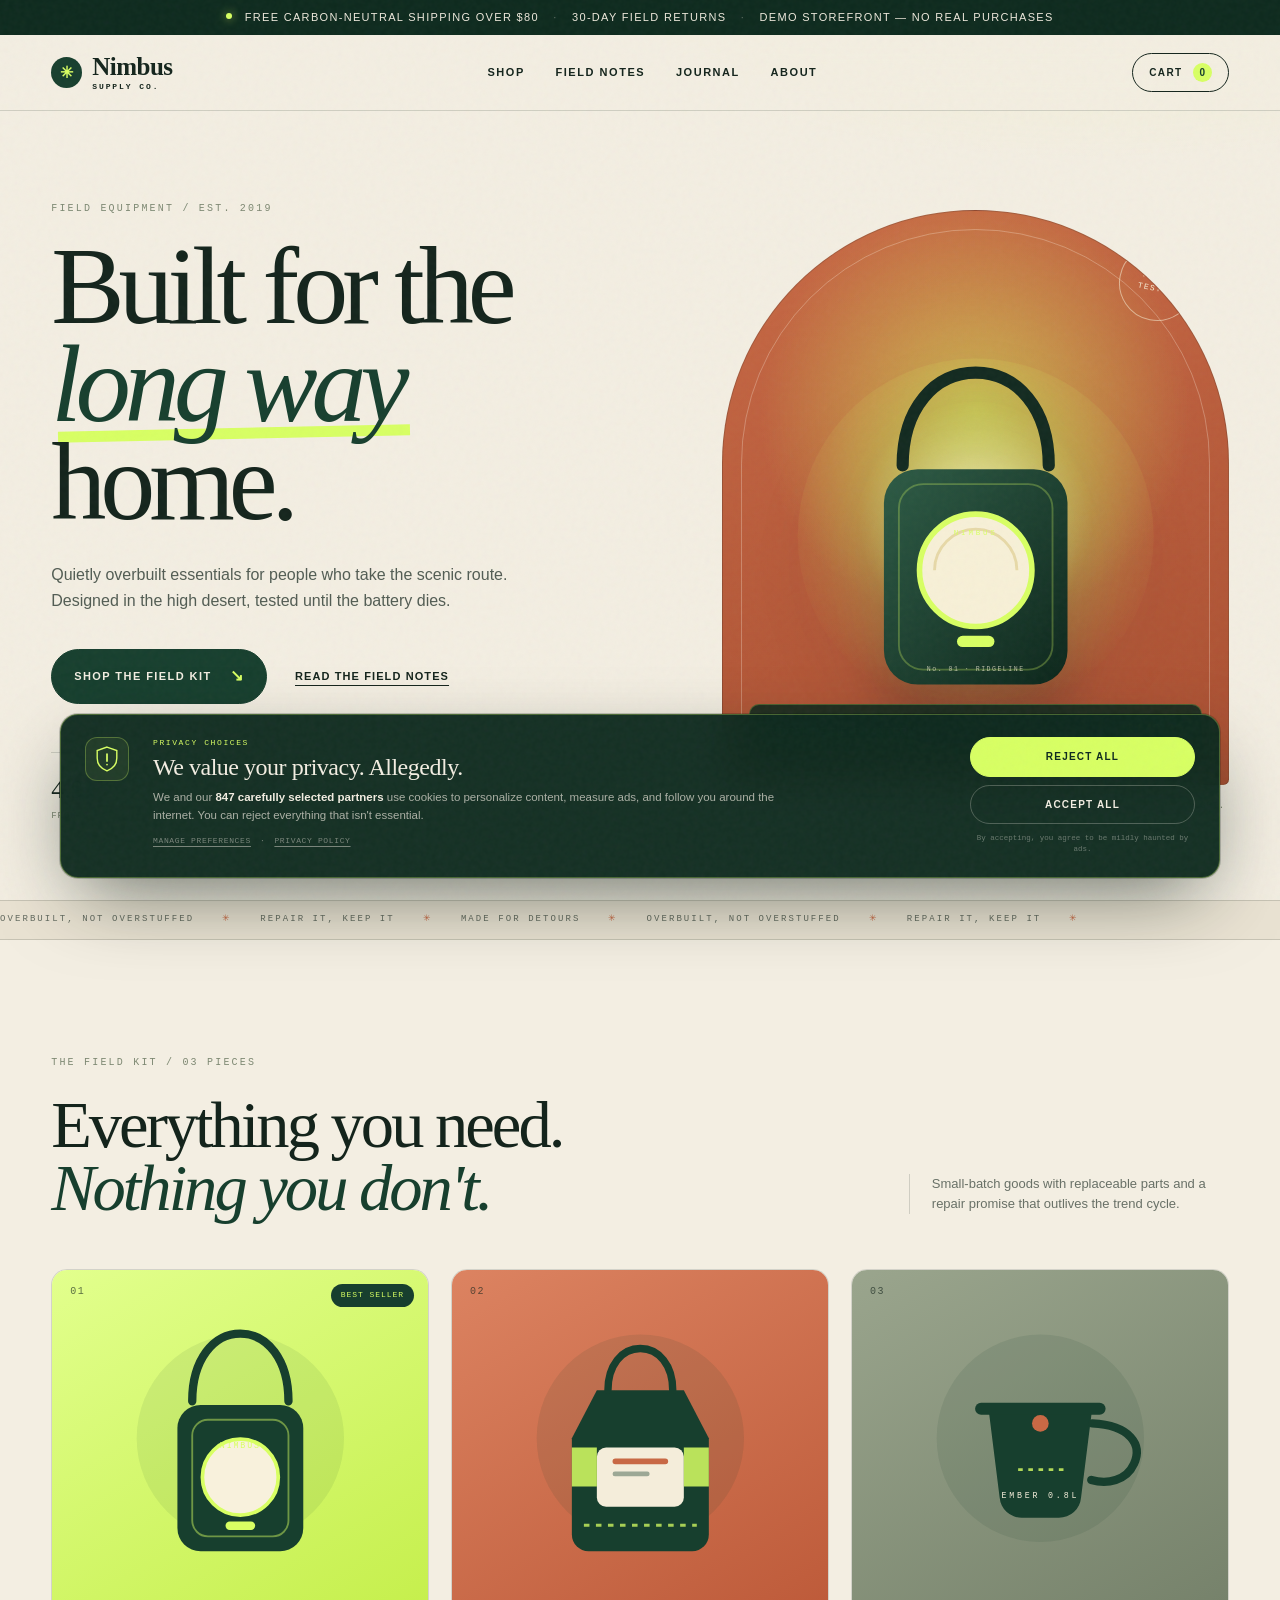
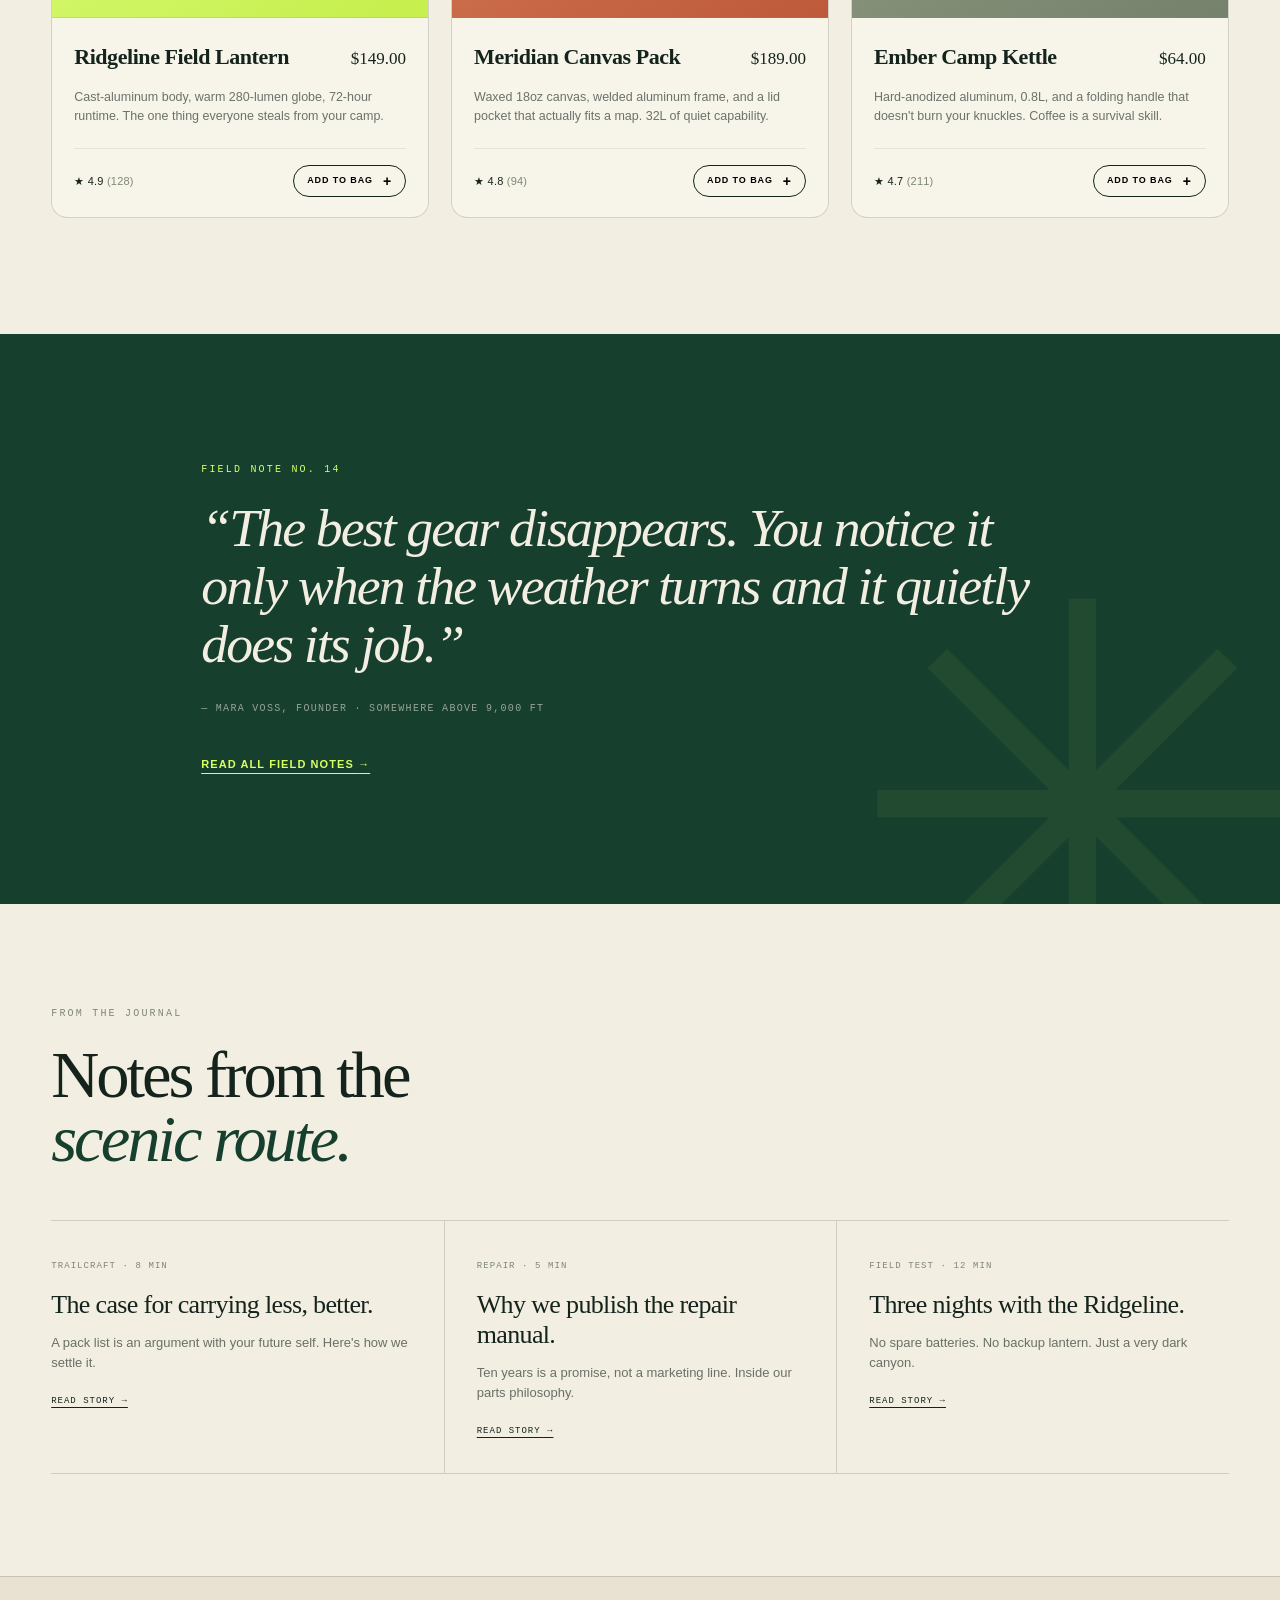
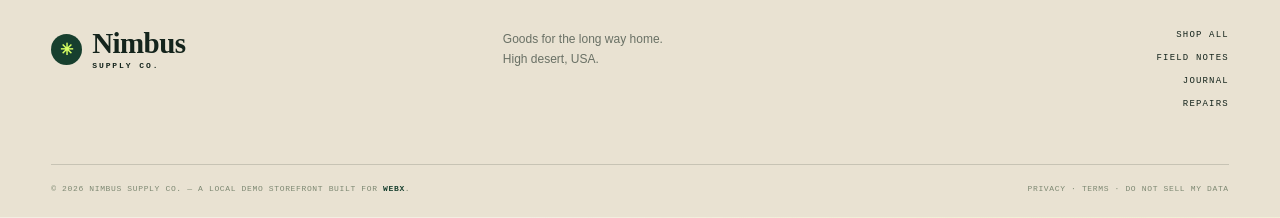
==== commit 39910120: "Adopt Webx name and add Chrome extension - Rename the Python package, CLI, environment variables, se" ====
--- a/demo/shop/index.html
+++ b/demo/shop/index.html
@@ -3,7 +3,7 @@
 <head>
   <meta charset="utf-8">
   <meta name="viewport" content="width=device-width, initial-scale=1">
-  <meta name="description" content="Nimbus Supply Co. — field-tested goods for the long way home. A local demo storefront for AegisWeb.">
+  <meta name="description" content="Nimbus Supply Co. — field-tested goods for the long way home. A local demo storefront for Webx.">
   <title>Nimbus Supply Co. — Goods for the long way home</title>
   <link rel="icon" href="data:image/svg+xml,%3Csvg xmlns='http://www.w3.org/2000/svg' viewBox='0 0 64 64'%3E%3Crect width='64' height='64' rx='14' fill='%23173f2e'/%3E%3Cpath d='M20 40V26l12-8 12 8v14L32 48 20 40z' fill='none' stroke='%23d8ff63' stroke-width='3'/%3E%3C/svg%3E">
   <link rel="stylesheet" href="styles.css">
@@ -105,8 +105,8 @@
         <p class="section-note">Small-batch goods with replaceable parts and a repair promise that outlives the trend cycle.</p>
       </div>
 
-      <div class="product-grid" data-aegis-catalog>
-        <article class="product-card" data-aegis-first-product data-name="Ridgeline Field Lantern" data-price="149.00" data-sku="NB-001">
+      <div class="product-grid" data-webx-catalog>
+        <article class="product-card" data-webx-first-product data-name="Ridgeline Field Lantern" data-price="149.00" data-sku="NB-001">
           <div class="product-media media-lime">
             <span class="product-index">01</span>
             <span class="badge">Best seller</span>
@@ -124,7 +124,7 @@
           <div class="product-info">
             <div class="product-title-row">
               <h3>Ridgeline Field Lantern</h3>
-              <span class="price" data-aegis-price>$149.00</span>
+              <span class="price" data-webx-price>$149.00</span>
             </div>
             <p>Cast-aluminum body, warm 280-lumen globe, 72-hour runtime. The one thing everyone steals from your camp.</p>
             <div class="product-meta">
@@ -243,13 +243,13 @@
       </div>
     </div>
     <div class="footer-bottom">
-      <p>© 2026 Nimbus Supply Co. — A local demo storefront built for <strong>AegisWeb</strong>.</p>
+      <p>© 2026 Nimbus Supply Co. — A local demo storefront built for <strong>Webx</strong>.</p>
       <p>Privacy · Terms · Do not sell my data</p>
     </div>
   </footer>
 
   <!-- Deliberately hostile (but local) consent experience for the agent demo. -->
-  <section id="cookie-banner" class="cookie-banner" data-aegis-consent role="dialog" aria-modal="false" aria-labelledby="cookie-title" aria-describedby="cookie-copy">
+  <section id="cookie-banner" class="cookie-banner" data-webx-consent role="dialog" aria-modal="false" aria-labelledby="cookie-title" aria-describedby="cookie-copy">
     <div class="cookie-icon" aria-hidden="true">
       <svg viewBox="0 0 40 40"><path d="M20 3 34 8v11c0 9-6 15-14 18C12 34 6 28 6 19V8L20 3Z" fill="none" stroke="#d8ff63" stroke-width="2"/><path d="M20 13v10M20 28h.01" stroke="#d8ff63" stroke-width="2.5" stroke-linecap="round"/></svg>
     </div>
@@ -264,7 +264,7 @@
       </div>
     </div>
     <div class="cookie-actions">
-      <button type="button" class="cookie-reject" id="reject-all" data-aegis-reject>Reject all</button>
+      <button type="button" class="cookie-reject" id="reject-all" data-webx-reject>Reject all</button>
       <button type="button" class="cookie-accept" id="accept-all">Accept all</button>
       <p class="cookie-fineprint">By accepting, you agree to be mildly haunted by ads.</p>
     </div>
